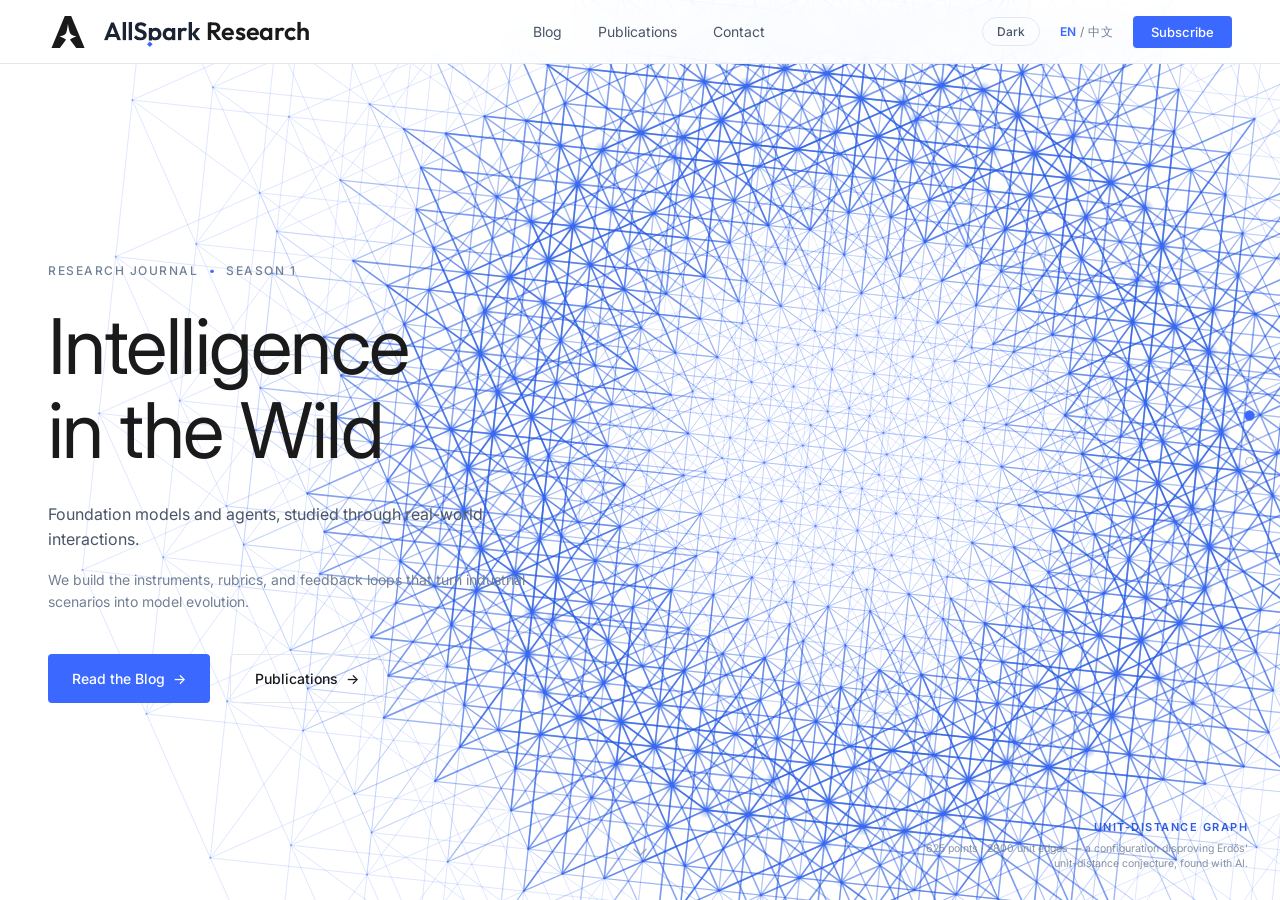
==== index.html @ dab28886 "Initial release of AllSpark Research blog" ====
<!DOCTYPE html>
<html lang="en">
<head>
  <meta charset="UTF-8" />
  <meta name="viewport" content="width=device-width, initial-scale=1.0" />
  <meta http-equiv="Cache-Control" content="no-cache, no-store, must-revalidate" />
  <meta http-equiv="Pragma" content="no-cache" />
  <meta http-equiv="Expires" content="0" />
  <title data-i18n="index.title">AllSpark Research — Intelligence in the Wild</title>
  <link rel="stylesheet" href="style.css?v=1787644916116" />
  <link rel="icon" type="image/svg+xml" href="favicon.svg?v=1787295424726" />
</head>
<body>

<!-- ── Navigation ─────────────────────────────────────── -->
<nav class="nav">
  <a class="nav-logo" href="index.html">
    <span class="brand-logo nav-logo-svg"></span>
    <span class="brand-wordmark"></span>
    <span class="brand-suffix">Research</span>
  </a>
  <ul class="nav-links">
    <li><a href="field-notes.html" data-i18n="nav.blog">Blog</a></li>
    <li><a href="publications.html" data-i18n="nav.publications">Publications</a></li>
    <li><a href="about.html#contact" data-i18n="nav.contact">Contact</a></li>
  </ul>
  <div class="nav-actions">
    <button class="theme-toggle" id="theme-toggle">Light</button>
    <div class="nav-lang" id="lang-toggle"><span class="en active">EN</span> / <span class="zh">中文</span></div>
    <button class="btn-primary" style="padding: 8px 18px; font-size: 13px;" data-i18n="nav.subscribe">Subscribe</button>
  </div>
</nav>

<!-- ── Hero Section ───────────────────────────────────── -->
<div class="snap-container" id="snap-container">

<section class="hero snap-section">
  <div class="hero-bg">
    <canvas id="constellation-canvas" data-constellation-viz></canvas>
    <canvas id="startrail-canvas" style="position:absolute;inset:0;width:100%;height:100%;display:none;"></canvas>
    <div class="udg-caption">
      <span class="udg-caption-title" id="udg-title" data-i18n="index.udg.title">Unit-Distance Graph</span>
      <span class="udg-caption-note" id="udg-note" data-i18n="index.udg.note">625 points · 2800 unit edges — a configuration disproving Erdős' unit-distance conjecture, found with AI.</span>
    </div>
  </div>
  <div class="hero-content">
    <div class="hero-eyebrow">
      <span data-i18n="index.hero.eyebrow.research">RESEARCH JOURNAL</span> <span class="divider"></span> <span data-i18n="index.hero.eyebrow.season">SEASON 1</span>
    </div>
    <h1 class="hero-title" data-i18n="index.hero.title">Intelligence<br>in the Wild</h1>
    <div class="hero-right">
      <p class="hero-subtitle" data-i18n="index.hero.subtitle">Foundation models and agents, studied through real-world interactions.</p>
      <p class="hero-desc" data-i18n="index.hero.desc">
        We build the instruments, rubrics, and feedback loops that turn industrial scenarios into model evolution.
      </p>
      <div class="hero-actions">
        <a href="field-notes.html" class="btn-primary"><span data-i18n="index.hero.btn.blog">Read the Blog</span> <span>→</span></a>
        <a href="publications.html" class="btn-secondary"><span data-i18n="index.hero.btn.pubs">Publications</span> <span>→</span></a>
      </div>
    </div>
  </div>
  <div class="snap-scroll-hint" aria-hidden="true">
    <svg width="26" height="26" viewBox="0 0 24 24" fill="none" stroke="currentColor" stroke-width="1.6"><path d="M6 9l6 6 6-6"/></svg>
  </div>
</section>

<!-- ── Research Fields ─────────────────────────────────── -->
<section class="section snap-section snap-section--pad">
  <div class="section-header">
    <div>
      <div class="section-label" data-i18n="index.fields.label">Research Fields</div>
      <h2 class="section-title" data-i18n="index.fields.title">Three Areas of Inquiry</h2>
      <p class="section-subtitle" data-i18n="index.fields.subtitle">AllSpark studies foundation models and agents in real-world interaction systems.</p>
    </div>
    <a href="research.html" class="view-all" data-i18n="index.fields.approach">Our Approach →</a>
  </div>

  <div class="fields-grid">

    <div class="field-card">
      <div class="field-icon" data-facet-icon="foundation">
        <svg viewBox="0 0 56 56" fill="none" stroke="var(--accent)" stroke-width="1">
          <path d="M28 6L50 18V38L28 50L6 38V18L28 6Z" opacity="0.4"/>
          <path d="M28 6V50M6 18L50 38M50 18L6 38" opacity="0.2"/>
          <circle cx="28" cy="28" r="6" fill="var(--accent)" opacity="0.3"/>
        </svg>
      </div>
      <div class="field-name" data-i18n="index.field.foundation.name">Foundation Models</div>
      <div class="field-desc" data-i18n="index.field.foundation.desc">Advance base models that learn, reason, and generalize across modalities and environments.</div>
      <div class="field-meta">
        <div class="field-tags">
          <span class="tag" data-i18n="index.field.foundation.tag1">Pretraining</span>
          <span class="tag" data-i18n="index.field.foundation.tag2">Scaling</span>
          <span class="tag" data-i18n="index.field.foundation.tag3">Capabilities</span>
        </div>
        <a href="research.html" class="field-link" data-i18n="index.field.foundation.link">8 essays →</a>
      </div>
    </div>

    <div class="field-card">
      <div class="field-icon" data-facet-icon="agentic">
        <svg viewBox="0 0 56 56" fill="none" stroke="var(--accent)" stroke-width="1">
          <circle cx="28" cy="28" r="16" opacity="0.3"/>
          <circle cx="28" cy="28" r="8" opacity="0.2"/>
          <path d="M28 12V8M28 48V44M12 28H8M48 28H44" stroke-width="1.5"/>
          <circle cx="28" cy="12" r="3" fill="var(--accent)" opacity="0.4"/>
          <circle cx="28" cy="44" r="3" fill="var(--accent)" opacity="0.4"/>
        </svg>
      </div>
      <div class="field-name" data-i18n="index.field.agentic.name">Agentic Systems</div>
      <div class="field-desc" data-i18n="index.field.agentic.desc">Build agents that perceive, plan, act, and learn in complex, real-world interaction loops.</div>
      <div class="field-meta">
        <div class="field-tags">
          <span class="tag" data-i18n="index.field.agentic.tag1">Planning</span>
          <span class="tag" data-i18n="index.field.agentic.tag2">Tool Use</span>
          <span class="tag" data-i18n="index.field.agentic.tag3">Memory</span>
        </div>
        <a href="research.html" class="field-link" data-i18n="index.field.agentic.link">7 essays →</a>
      </div>
    </div>

    <div class="field-card">
      <div class="field-icon" data-facet-icon="evaluation">
        <svg viewBox="0 0 56 56" fill="none" stroke="var(--accent)" stroke-width="1">
          <rect x="8" y="8" width="40" height="40" rx="4" opacity="0.3"/>
          <path d="M16 28L22 34L40 16" stroke-width="2" opacity="0.6"/>
          <circle cx="28" cy="28" r="3" fill="var(--accent)" opacity="0.4"/>
        </svg>
      </div>
      <div class="field-name" data-i18n="index.field.evaluation.name">Evaluation & Harness</div>
      <div class="field-desc" data-i18n="index.field.evaluation.desc">Design rigorous evaluations and reusable harnesses to measure capability and behavior.</div>
      <div class="field-meta">
        <div class="field-tags">
          <span class="tag" data-i18n="index.field.evaluation.tag1">Benchmarks</span>
          <span class="tag" data-i18n="index.field.evaluation.tag2">Datasets</span>
          <span class="tag" data-i18n="index.field.evaluation.tag3">Harnesses</span>
        </div>
        <a href="research.html" class="field-link" data-i18n="index.field.evaluation.link">10 essays →</a>
      </div>
    </div>

  </div>
</section>

<!-- ── Latest from the Blog ────────────────────────────── -->
<section class="section snap-section snap-section--pad" style="padding-top: 0;">
  <div class="section-header">
    <div>
      <div class="section-label" data-i18n="index.latest.label">Latest from the Blog</div>
      <h2 class="section-title" data-i18n="index.latest.title">Recent Writing</h2>
    </div>
    <a href="field-notes.html" class="view-all" data-i18n="index.latest.all">All essays →</a>
  </div>

  <div class="blog-grid">

    <a href="article.html" class="blog-card">
      <div class="blog-card-image">
        <svg data-constellation-viz style="width:100%;height:100%;opacity:0.4;"></svg>
      </div>
      <div class="blog-card-content">
        <div class="blog-card-meta">
          <span class="blog-card-type" data-i18n="index.card1.type">Manifesto</span>
          <span class="blog-card-date">Jun 12, 2026</span>
        </div>
        <div class="blog-card-title" data-i18n="index.card1.title">Intelligence in the Wild</div>
        <div class="blog-card-excerpt" data-i18n="index.card1.excerpt">How AllSpark studies foundation models and agents through real-world interactions, building instruments that turn scenarios into model evolution.</div>
        <div class="blog-card-footer">
          <span class="read-more" data-i18n="index.readmore">Read more →</span>
        </div>
      </div>
    </a>

    <a href="article.html" class="blog-card">
      <div class="blog-card-image">
        <svg data-constellation-viz style="width:100%;height:100%;opacity:0.4;"></svg>
      </div>
      <div class="blog-card-content">
        <div class="blog-card-meta">
          <span class="blog-card-type" data-i18n="index.card2.type">Foundation Essay</span>
          <span class="blog-card-date">May 28, 2026</span>
        </div>
        <div class="blog-card-title" data-i18n="index.card2.title">Evaluation as Infrastructure</div>
        <div class="blog-card-excerpt" data-i18n="index.card2.excerpt">Evaluation is not a post-hoc check — it is the scientific instrument that defines what progress means. We describe our approach to building evaluation infrastructure.</div>
        <div class="blog-card-footer">
          <span class="read-more" data-i18n="index.readmore">Read more →</span>
        </div>
      </div>
    </a>

    <a href="article.html" class="blog-card">
      <div class="blog-card-image">
        <svg data-constellation-viz style="width:100%;height:100%;opacity:0.4;"></svg>
      </div>
      <div class="blog-card-content">
        <div class="blog-card-meta">
          <span class="blog-card-type" data-i18n="index.card3.type">Research Article</span>
          <span class="blog-card-date">May 15, 2026</span>
        </div>
        <div class="blog-card-title" data-i18n="index.card3.title">From Foundation Models to Agentic Systems</div>
        <div class="blog-card-excerpt" data-i18n="index.card3.excerpt">Agents are not complex workflows. They are models operating in perception–action–reflection loops, shaped by real feedback from real environments.</div>
        <div class="blog-card-footer">
          <span class="read-more" data-i18n="index.readmore">Read more →</span>
        </div>
      </div>
    </a>

  </div>

</section>

<!-- ── Subscribe + Footer (screen 4) ────────────── -->
<div class="snap-section snap-section--end">

  <!-- ── Subscribe ──────────────────────────────────────── -->
  <div class="subscribe-section">
    <div class="subscribe-content">
      <div class="subscribe-icon">
        <span class="brand-logo"></span>
      </div>
      <div>
        <div class="subscribe-title" data-i18n="index.subscribe.title">Get the latest research updates</div>
        <div class="subscribe-desc" data-i18n="index.subscribe.desc">We publish when we have something worth saying. No spam, no schedule.</div>
      </div>
    </div>
    <div class="subscribe-form">
      <input type="email" class="subscribe-input" data-i18n-attr="placeholder:index.subscribe.placeholder" placeholder="your@email.com">
      <button class="subscribe-btn" data-i18n="index.subscribe.btn">Subscribe</button>
    </div>
  </div>

<!-- ── Footer ──────────────────────────────────────────── -->
<footer class="footer">
  <div class="footer-grid">
    <div>
      <div class="footer-brand">
        <span class="brand-logo footer-logo-svg"></span>
        <span class="brand-wordmark"></span>
        <span class="brand-suffix">Research</span>
      </div>
      <p class="footer-about" data-i18n="footer.about">
        Xiaohongshu's foundation model research team. Building the instruments, rubrics, and feedback loops that turn real-world interactions into model evolution.
      </p>
      <div class="footer-social">
        <a href="#" aria-label="GitHub">
          <svg width="16" height="16" viewBox="0 0 24 24" fill="none" stroke="currentColor" stroke-width="2"><path d="M9 19c-5 1.5-5-2.5-7-3m14 6v-3.87a3.37 3.37 0 0 0-.94-2.61c3.14-.35 6.44-1.54 6.44-7A5.44 5.44 0 0 0 20 4.77 5.07 5.07 0 0 0 19.91 1S18.73.65 16 2.48a13.38 13.38 0 0 0-7 0C6.27.65 5.09 1 5.09 1A5.07 5.07 0 0 0 5 4.77a5.44 5.44 0 0 0-1.5 3.78c0 5.42 3.3 6.61 6.44 7A3.37 3.37 0 0 0 9 18.13V22"/></svg>
        </a>
        <a href="#" aria-label="Twitter">
          <svg width="16" height="16" viewBox="0 0 24 24" fill="none" stroke="currentColor" stroke-width="2"><path d="M23 3a10.9 10.9 0 0 1-3.14 1.53 4.48 4.48 0 0 0-7.86 3v1A10.66 10.66 0 0 1 3 4s-4 9 5 13a11.64 11.64 0 0 1-7 2c9 5 20 0 20-11.5a4.5 4.5 0 0 0-.08-.83A7.72 7.72 0 0 0 23 3z"/></svg>
        </a>
        <a href="#" aria-label="LinkedIn">
          <svg width="16" height="16" viewBox="0 0 24 24" fill="none" stroke="currentColor" stroke-width="2"><path d="M16 8a6 6 0 0 1 6 6v7h-4v-7a2 2 0 0 0-2-2 2 2 0 0 0-2 2v7h-4v-7a6 6 0 0 1 6-6z"/><rect x="2" y="9" width="4" height="12"/><circle cx="4" cy="4" r="2"/></svg>
        </a>
      </div>
    </div>
    <div>
      <div class="footer-col-title" data-i18n="footer.links">Links</div>
      <ul class="footer-links">
        <li><a href="field-notes.html" data-i18n="footer.blog">Blog</a></li>
        <li><a href="publications.html" data-i18n="footer.publications">Publications</a></li>
        <li><a href="mailto:allspark-research@xiaohongshu.com" data-i18n="footer.contact">Contact</a></li>
      </ul>
    </div>
  </div>
  <div class="footer-bottom">
    <span data-i18n="footer.copyright">© 2026 AllSpark Research · Xiaohongshu Foundation Model Team</span>
    <div class="footer-bottom-links">
      <a href="#" data-i18n="footer.privacy">Privacy</a>
      <a href="#" data-i18n="footer.terms">Terms</a>
      <a href="#" data-i18n="footer.sitemap">Sitemap</a>
    </div>
  </div>
</footer>

</div><!-- /.snap-section--end -->

</div><!-- /.snap-container -->

<!-- ── Snap dot navigation ── -->
<div class="snap-dots" id="snap-dots" aria-label="Section navigation">
  <button class="snap-dot active" data-index="0" aria-label="Intelligence in the Wild"></button>
  <button class="snap-dot" data-index="1" aria-label="Research Fields"></button>
  <button class="snap-dot" data-index="2" aria-label="Recent Writing"></button>
  <button class="snap-dot" data-index="3" aria-label="Subscribe"></button>
</div>

<script src="constellation-viz.js"></script>
<script src="star-trail.js?v=1786331869"></script>
<script src="i18n.js?v=1792631698000"></script>
<script src="main.js?v=1787295424726"></script>
<script src="logos.js?v=1787644916116"></script>
<script src="snap.js?v=1786329086"></script>
</body>
</html>
---- style.css ----
/* =============================================
   AllSpark Research — New Design System
   Theme: Dark (Primary) / Light (Secondary)
   ============================================= */

@import url('https://fonts.googleapis.com/css2?family=Inter:wght@300;400;500;600;700&display=swap');
@import url('https://fonts.googleapis.com/css2?family=Outfit:wght@400;500;600;700&display=swap');

/* ─── Theme Variables ─────────────────────────── */
:root {
  /* Dark Theme (Default) */
  --bg-primary: #0B0F14;
  --bg-secondary: #0F1124;
  --bg-card: #1A2233;
  --bg-card-hover: #243044;
  --border-color: #2A3547;
  --text-primary: #FFFFFF;
  --text-secondary: #D3E7E8;
  --text-muted: #8B9BAF;
  --accent: #3B68FF;
  --accent-light: #4EC8FF;
  --accent-glow: rgba(59, 104, 255, 0.3);
  --node-color: #4EC8FF;
  --line-color: rgba(78, 200, 255, 0.3);
  --serif: Georgia, serif;
  --sans: 'Inter', system-ui, -apple-system, sans-serif;
  --mono: 'JetBrains Mono', 'Fira Code', monospace;
  --nav-h: 64px;
  --content-w: 760px;
  --wide-w: 1040px;
  --page-w: 1280px;
}

:root.light {
  --bg-primary: #FFFFFF;
  --bg-secondary: #F5F7FA;
  --bg-card: #FFFFFF;
  --bg-card-hover: #F0F4F8;
  --border-color: #E2E8F0;
  --text-primary: #1A1A1A;
  --text-secondary: #4A5568;
  --text-muted: #718096;
  --accent: #3B68FF;
  --accent-light: #2B5AE0;
  --accent-glow: rgba(59, 104, 255, 0.15);
  --node-color: #3B68FF;
  --line-color: rgba(59, 104, 255, 0.2);
}

/* ─── Reset & Base ─────────────────────────────── */
*, *::before, *::after { box-sizing: border-box; margin: 0; padding: 0; }

html { scroll-behavior: smooth; font-size: 16px; }

body {
  font-family: var(--sans);
  background: var(--bg-primary);
  color: var(--text-primary);
  line-height: 1.65;
  -webkit-font-smoothing: antialiased;
  transition: background 0.3s, color 0.3s;
}

a { color: inherit; text-decoration: none; transition: color 0.2s; }
a:hover { color: var(--accent); }

img { max-width: 100%; display: block; }

button { cursor: pointer; font-family: inherit; }

/* ─── Navigation ───────────────────────────────── */
.nav {
  position: fixed;
  top: 0; left: 0; right: 0;
  height: var(--nav-h);
  background: rgba(11, 15, 20, 0.85);
  backdrop-filter: blur(12px);
  border-bottom: 1px solid var(--border-color);
  z-index: 100;
  display: flex;
  align-items: center;
  justify-content: space-between;
  padding: 0 48px;
  transition: background 0.3s;
}

:root.light .nav {
  background: rgba(255, 255, 255, 0.9);
}

.nav-logo {
  display: flex;
  align-items: center;
  gap: 0;
  font-weight: 600;
  font-size: 18px;
  letter-spacing: 0.3px;
  color: var(--text-primary);
}
.nav-logo:hover { color: var(--text-primary); }

.nav-logo svg {
  width: 28px;
  height: 28px;
}

.nav-links {
  display: flex;
  gap: 36px;
  list-style: none;
}

.nav-links a {
  font-size: 14px;
  font-weight: 400;
  color: var(--text-secondary);
  transition: color 0.2s;
}
.nav-links a:hover,
.nav-links a.active { color: var(--text-primary); }

.nav-actions {
  display: flex;
  align-items: center;
  gap: 20px;
}

.theme-toggle {
  background: transparent;
  border: 1px solid var(--border-color);
  color: var(--text-secondary);
  padding: 6px 14px;
  border-radius: 20px;
  font-size: 12px;
  font-weight: 500;
  cursor: pointer;
  transition: all 0.2s;
}
.theme-toggle:hover {
  border-color: var(--accent);
  color: var(--accent);
}

.nav-lang {
  font-size: 12px;
  color: var(--text-muted);
  letter-spacing: 0.5px;
  cursor: pointer;
  user-select: none;
}
.nav-lang span { color: var(--text-muted); transition: color 0.2s; }
.nav-lang span.active { color: var(--accent); font-weight: 600; }

/* ─── Hero Section ─────────────────────────────── */
.hero {
  min-height: 100vh;
  padding-top: var(--nav-h);
  display: flex;
  align-items: center;
  position: relative;
  overflow: hidden;
}

.hero-bg {
  position: absolute;
  inset: 0;
  z-index: 0;
}

#constellation-canvas {
  width: 100%;
  height: 100%;
}

/* Hero background animation toggle */
.anim-controls {
  position: absolute;
  left: 32px;
  bottom: 28px;
  z-index: 3;
  display: flex;
  gap: 10px;
}
.anim-toggle {
  z-index: 3;
  display: inline-flex;
  align-items: center;
  gap: 8px;
  padding: 7px 14px;
  background: rgba(20, 28, 42, 0.55);
  border: 1px solid var(--border-color);
  border-radius: 20px;
  color: var(--text-secondary);
  font-size: 12px;
  font-weight: 500;
  cursor: pointer;
  backdrop-filter: blur(6px);
  transition: all 0.2s;
}
.anim-toggle:hover { border-color: var(--accent); color: var(--text-primary); }
.anim-dot {
  width: 7px; height: 7px;
  border-radius: 50%;
  background: var(--accent);
  box-shadow: 0 0 6px var(--accent);
  transition: all 0.2s;
}
.anim-toggle[aria-pressed="false"] .anim-dot {
  background: var(--text-muted);
  box-shadow: none;
}
:root.light .anim-toggle { background: rgba(255,255,255,0.7); }
@media (max-width: 768px) { .anim-controls { left: 20px; bottom: 20px; flex-wrap: wrap; } }

/* Unit-distance graph caption */
.udg-caption {
  position: absolute;
  right: 32px;
  bottom: 28px;
  z-index: 3;
  max-width: 340px;
  text-align: right;
  display: flex;
  flex-direction: column;
  gap: 4px;
  pointer-events: none;
}
.udg-caption-title {
  font-size: 11px;
  font-weight: 600;
  letter-spacing: 1.5px;
  text-transform: uppercase;
  color: var(--accent-light);
}
.udg-caption-formula {
  font-family: var(--mono);
  font-size: 11px;
  color: var(--text-secondary);
  opacity: 0.75;
}
.udg-caption-formula sup { font-size: 8px; }
.udg-caption-note {
  font-size: 10.5px;
  line-height: 1.5;
  color: var(--text-muted);
  opacity: 0.85;
}
@media (max-width: 900px) {
  .udg-caption { display: none; }
}

.hero-content {
  position: relative;
  z-index: 2;
  max-width: var(--page-w);
  margin: 0 auto;
  padding: 80px 48px;
  width: 100%;
}

/* Animation OFF: blank background — centered, single-line title, balanced */
.hero.hero-centered .hero-content {
  display: flex;
  flex-direction: column;
  align-items: center;
  text-align: center;
}
.hero.hero-centered .hero-eyebrow { justify-content: center; }
/* Collapse the two-line title into one centered line */
.hero.hero-centered .hero-title br { display: none; }
.hero.hero-centered .hero-title {
  font-size: clamp(44px, 5vw, 72px);
  white-space: nowrap;
}
.hero.hero-centered .hero-subtitle,
.hero.hero-centered .hero-desc { max-width: 640px; margin-left: auto; margin-right: auto; }
.hero.hero-centered .hero-actions { justify-content: center; }

.hero-grid {
  display: grid;
  grid-template-columns: 1fr 1fr;
  gap: 80px;
  align-items: center;
}

.hero-eyebrow {
  font-size: 12px;
  font-weight: 500;
  letter-spacing: 1.5px;
  text-transform: uppercase;
  color: var(--text-muted);
  margin-bottom: 24px;
  display: flex;
  align-items: center;
  gap: 12px;
}

.hero-eyebrow .divider {
  width: 4px;
  height: 4px;
  background: var(--accent);
  border-radius: 50%;
}

.hero-title {
  font-size: clamp(48px, 6vw, 80px);
  font-weight: 400;
  line-height: 1.1;
  letter-spacing: -0.02em;
  margin-bottom: 28px;
  font-family: var(--sans);
}

.hero-subtitle {
  font-size: 16px;
  color: var(--text-secondary);
  line-height: 1.6;
  margin-bottom: 16px;
  max-width: 480px;
}

.hero-desc {
  font-size: 14px;
  color: var(--text-muted);
  line-height: 1.6;
  margin-bottom: 40px;
  max-width: 480px;
}

.hero-actions {
  display: flex;
  gap: 20px;
  flex-wrap: wrap;
}

.btn-primary {
  display: inline-flex;
  align-items: center;
  gap: 8px;
  background: var(--accent);
  color: #fff;
  font-size: 14px;
  font-weight: 500;
  padding: 12px 24px;
  border-radius: 4px;
  border: none;
  cursor: pointer;
  transition: all 0.2s;
  text-decoration: none;
}
.btn-primary:hover {
  background: var(--accent-light);
  color: #fff;
  transform: translateY(-1px);
  box-shadow: 0 4px 12px var(--accent-glow);
}

.btn-secondary {
  display: inline-flex;
  align-items: center;
  gap: 8px;
  background: transparent;
  color: var(--text-primary);
  font-size: 14px;
  font-weight: 500;
  padding: 12px 24px;
  border-radius: 4px;
  border: 1px solid var(--border-color);
  cursor: pointer;
  transition: all 0.2s;
  text-decoration: none;
}
.btn-secondary:hover {
  border-color: var(--accent);
  color: var(--accent);
}

.hero-features {
  display: flex;
  gap: 48px;
  margin-top: 64px;
  padding-top: 40px;
  border-top: 1px solid var(--border-color);
}

.feature-item {
  display: flex;
  gap: 16px;
  align-items: flex-start;
}

.feature-icon {
  width: 48px;
  height: 48px;
  flex-shrink: 0;
  display: flex;
  align-items: center;
  justify-content: center;
}

.feature-icon svg {
  width: 32px;
  height: 32px;
}

.feature-text {
  font-size: 13px;
  color: var(--text-secondary);
  line-height: 1.5;
}

.feature-label {
  font-weight: 600;
  color: var(--text-primary);
  display: block;
  margin-bottom: 4px;
  font-size: 12px;
  text-transform: uppercase;
  letter-spacing: 0.5px;
}

/* ─── Section Layout ───────────────────────────── */
.section {
  max-width: var(--page-w);
  margin: 0 auto;
  padding: 100px 48px;
}

.section-header {
  display: flex;
  justify-content: space-between;
  align-items: flex-end;
  margin-bottom: 56px;
  gap: 40px;
}

.section-label {
  font-size: 11px;
  font-weight: 600;
  letter-spacing: 1.5px;
  text-transform: uppercase;
  color: var(--text-muted);
  margin-bottom: 12px;
}

.section-title {
  font-size: clamp(32px, 3.5vw, 48px);
  font-weight: 400;
  letter-spacing: -0.02em;
  line-height: 1.1;
  margin-bottom: 16px;
}

.section-subtitle {
  font-size: 15px;
  color: var(--text-secondary);
  max-width: 520px;
  line-height: 1.6;
}

.view-all {
  color: var(--accent);
  font-size: 14px;
  font-weight: 500;
  display: inline-flex;
  align-items: center;
  gap: 6px;
  transition: gap 0.2s;
}
.view-all:hover { gap: 10px; }

/* ─── Research Fields Grid ────────────────────── */
.fields-grid {
  display: grid;
  grid-template-columns: repeat(3, 1fr);
  gap: 20px;
}

.field-card {
  background: var(--bg-card);
  border: 1px solid var(--border-color);
  padding: 32px;
  border-radius: 8px;
  transition: all 0.3s;
  cursor: pointer;
  position: relative;
  overflow: hidden;
}

.field-card::before {
  content: '';
  position: absolute;
  top: 0;
  left: 0;
  right: 0;
  height: 2px;
  background: linear-gradient(90deg, var(--accent), var(--accent-light));
  opacity: 0;
  transition: opacity 0.3s;
}

.field-card:hover {
  border-color: var(--accent);
  transform: translateY(-2px);
  box-shadow: 0 8px 24px rgba(0,0,0,0.3);
}

.field-card:hover::before {
  opacity: 1;
}

.field-icon {
  width: 64px;
  height: 64px;
  margin-bottom: 24px;
  display: flex;
  align-items: center;
  justify-content: center;
}

.field-icon svg {
  width: 56px;
  height: 56px;
}

.field-name {
  font-size: 18px;
  font-weight: 600;
  margin-bottom: 12px;
  color: var(--text-primary);
}

.field-desc {
  font-size: 14px;
  color: var(--text-secondary);
  line-height: 1.6;
  margin-bottom: 24px;
}

.field-meta {
  display: flex;
  justify-content: space-between;
  align-items: center;
  padding-top: 16px;
  border-top: 1px solid var(--border-color);
}

.field-tags {
  display: flex;
  gap: 8px;
  flex-wrap: wrap;
}

.tag {
  font-size: 11px;
  color: var(--text-muted);
  padding: 4px 10px;
  background: var(--bg-secondary);
  border-radius: 12px;
}

.field-link {
  font-size: 13px;
  color: var(--accent);
  font-weight: 500;
  display: inline-flex;
  align-items: center;
  gap: 4px;
}

/* ─── Blog Cards ───────────────────────────────── */
.blog-grid {
  display: grid;
  grid-template-columns: repeat(3, 1fr);
  gap: 24px;
}

.blog-card {
  background: var(--bg-card);
  border: 1px solid var(--border-color);
  border-radius: 8px;
  overflow: hidden;
  transition: all 0.3s;
  cursor: pointer;
  text-decoration: none;
  color: inherit;
  display: flex;
  flex-direction: column;
}

.blog-card:hover {
  border-color: var(--accent);
  transform: translateY(-2px);
  box-shadow: 0 8px 24px rgba(0,0,0,0.3);
}

.blog-card-image {
  height: 180px;
  background: var(--bg-secondary);
  position: relative;
  overflow: hidden;
  display: flex;
  align-items: center;
  justify-content: center;
}

.blog-card-image svg {
  width: 100%;
  height: 100%;
  opacity: 0.6;
}

.blog-card-content {
  padding: 24px;
  display: flex;
  flex-direction: column;
  flex-grow: 1;
}

.blog-card-meta {
  display: flex;
  justify-content: space-between;
  align-items: center;
  margin-bottom: 12px;
  font-size: 11px;
}

.blog-card-type {
  color: var(--accent);
  font-weight: 600;
  text-transform: uppercase;
  letter-spacing: 1px;
}

.blog-card-date {
  color: var(--text-muted);
}

.blog-card-title {
  font-size: 17px;
  font-weight: 600;
  line-height: 1.4;
  margin-bottom: 12px;
  color: var(--text-primary);
}

.blog-card-excerpt {
  font-size: 13px;
  color: var(--text-secondary);
  line-height: 1.6;
  flex-grow: 1;
}

.blog-card-footer {
  margin-top: 20px;
  padding-top: 16px;
  border-top: 1px solid var(--border-color);
}

.read-more {
  color: var(--accent);
  font-size: 13px;
  font-weight: 500;
  display: inline-flex;
  align-items: center;
  gap: 6px;
  transition: gap 0.2s;
}
.read-more:hover { gap: 10px; }

/* ─── Subscribe Section ────────────────────────── */
.subscribe-section {
  background: var(--bg-secondary);
  border: 1px solid var(--border-color);
  border-radius: 12px;
  padding: 56px;
  display: flex;
  justify-content: space-between;
  align-items: center;
  gap: 48px;
  margin-top: 80px;
}

.subscribe-content {
  display: flex;
  gap: 24px;
  align-items: center;
}

.subscribe-icon {
  width: 56px;
  height: 56px;
  flex-shrink: 0;
}

.subscribe-icon svg {
  width: 100%;
  height: 100%;
}
.subscribe-icon .brand-logo { width: 100%; height: 100%; }
.subscribe-icon .brand-logo svg { width: 100%; height: 100%; display: block; }

.subscribe-title {
  font-size: 20px;
  font-weight: 600;
  margin-bottom: 8px;
}

.subscribe-desc {
  font-size: 14px;
  color: var(--text-secondary);
}

.subscribe-form {
  display: flex;
  gap: 12px;
  flex-shrink: 0;
}

.subscribe-input {
  padding: 12px 20px;
  background: var(--bg-primary);
  border: 1px solid var(--border-color);
  border-radius: 4px;
  color: var(--text-primary);
  font-size: 14px;
  width: 280px;
  outline: none;
  transition: border-color 0.2s;
}

.subscribe-input:focus {
  border-color: var(--accent);
}

.subscribe-input::placeholder {
  color: var(--text-muted);
}

.subscribe-btn {
  padding: 12px 28px;
  background: var(--accent);
  color: #fff;
  border: none;
  border-radius: 4px;
  font-size: 14px;
  font-weight: 500;
  cursor: pointer;
  transition: background 0.2s;
}

.subscribe-btn:hover {
  background: var(--accent-light);
}

/* ─── Footer ───────────────────────────────────── */
.footer {
  background: var(--bg-secondary);
  border-top: 1px solid var(--border-color);
  padding: 64px 48px 32px;
  margin-top: 80px;
}

.footer-grid {
  max-width: var(--page-w);
  margin: 0 auto;
  display: grid;
  grid-template-columns: 2fr 1fr;
  gap: 64px;
  margin-bottom: 48px;
}

.footer-brand {
  display: flex;
  align-items: center;
  gap: 12px;
  font-weight: 600;
  font-size: 15px;
  margin-bottom: 16px;
}

.footer-brand svg {
  width: 28px;
  height: 28px;
}

.footer-about {
  font-size: 13px;
  color: var(--text-secondary);
  line-height: 1.6;
  margin-bottom: 24px;
}

.footer-social {
  display: flex;
  gap: 16px;
}

.footer-social a {
  width: 36px;
  height: 36px;
  display: flex;
  align-items: center;
  justify-content: center;
  border: 1px solid var(--border-color);
  border-radius: 50%;
  transition: all 0.2s;
}

.footer-social a:hover {
  border-color: var(--accent);
  color: var(--accent);
}

.footer-col-title {
  font-size: 12px;
  font-weight: 600;
  text-transform: uppercase;
  letter-spacing: 1px;
  margin-bottom: 20px;
  color: var(--text-primary);
}

.footer-links {
  list-style: none;
  display: flex;
  flex-direction: column;
  gap: 12px;
}

.footer-links a {
  font-size: 13px;
  color: var(--text-secondary);
  transition: color 0.2s;
}

.footer-links a:hover {
  color: var(--accent);
}

.footer-bottom {
  max-width: var(--page-w);
  margin: 0 auto;
  padding-top: 32px;
  border-top: 1px solid var(--border-color);
  display: flex;
  justify-content: space-between;
  align-items: center;
  font-size: 12px;
  color: var(--text-muted);
}

.footer-bottom-links {
  display: flex;
  gap: 24px;
}

.footer-bottom-links a {
  color: var(--text-muted);
  transition: color 0.2s;
}

.footer-bottom-links a:hover {
  color: var(--text-primary);
}

/* ─── Divider ──────────────────────────────────── */
.divider {
  border: none;
  border-top: 1px solid var(--border-color);
  margin: 0;
}

/* ─── Utilities ────────────────────────────────── */
.text-accent { color: var(--accent); }
.text-muted { color: var(--text-muted); }

/* Responsive */
@media (max-width: 1024px) {
  .hero-grid { grid-template-columns: 1fr; }
  .fields-grid { grid-template-columns: repeat(2, 1fr); }
  .blog-grid { grid-template-columns: repeat(2, 1fr); }
  .footer-grid { grid-template-columns: repeat(2, 1fr); }
}

@media (max-width: 768px) {
  .nav { padding: 0 24px; }
  .nav-links { display: none; }
  .hero-content { padding: 60px 24px; }
  .hero-features { flex-direction: column; gap: 24px; }
  .section { padding: 60px 24px; }
  .fields-grid { grid-template-columns: 1fr; }
  .blog-grid { grid-template-columns: 1fr; }
  .subscribe-section { flex-direction: column; padding: 32px; }
  .subscribe-form { flex-direction: column; width: 100%; }
  .subscribe-input { width: 100%; }
  .footer-grid { grid-template-columns: 1fr; }
}

/* ─────────────────────────────────────────────────────────
   Homepage scroll-snap (Apple-style full-screen sections)
   Only active when <body class="snap-mode">
   ───────────────────────────────────────────────────────── */
body.snap-mode { overflow: hidden; }

.snap-mode .snap-container {
  height: 100vh;
  height: 100dvh;
  overflow-y: scroll;
  scroll-snap-type: y mandatory;
  scroll-behavior: smooth;
  scrollbar-width: none;         /* Firefox */
}
.snap-mode .snap-container::-webkit-scrollbar { display: none; } /* WebKit */

.snap-mode .snap-section {
  scroll-snap-align: start;
  scroll-snap-stop: always;
  min-height: 100vh;
  min-height: 100dvh;
  display: flex;
  flex-direction: column;
  justify-content: center;
  position: relative;
}

/* Content sections that are padded (fields / blog) need vertical centering
   without their original 100px top/bottom padding forcing overflow. */
.snap-mode .snap-section--pad {
  padding-top: calc(var(--nav-h) + 32px);
  padding-bottom: 48px;
  justify-content: center;
}

/* Hero already has its own layout; keep it filling the screen */
.snap-mode .hero.snap-section { min-height: 100vh; min-height: 100dvh; }

/* Last screen: subscribe centered + footer pinned to bottom */
.snap-mode .snap-section--end {
  justify-content: space-between;
  padding-top: calc(var(--nav-h) + 48px);
}
.snap-mode .snap-section--end .subscribe-section {
  max-width: var(--page-w);
  margin: auto;
  width: 100%;
  padding: 0 48px;
  box-sizing: border-box;
}
.snap-mode .snap-section--end .footer { margin-top: 0; }

/* ─── Dot navigation (right side) ─── */
.snap-dots {
  position: fixed;
  right: 26px;
  top: 50%;
  transform: translateY(-50%);
  z-index: 60;
  display: flex;
  flex-direction: column;
  gap: 14px;
}
body:not(.snap-mode) .snap-dots { display: none; }
.snap-dot {
  width: 9px;
  height: 9px;
  border-radius: 50%;
  border: 1.5px solid var(--text-muted);
  background: transparent;
  cursor: pointer;
  padding: 0;
  transition: all 0.25s ease;
  opacity: 0.55;
}
.snap-dot:hover { opacity: 1; }
.snap-dot.active {
  background: var(--accent);
  border-color: var(--accent);
  opacity: 1;
  transform: scale(1.15);
}

/* Down-chevron hint on hero */
.snap-scroll-hint {
  position: absolute;
  bottom: 28px;
  left: 50%;
  transform: translateX(-50%);
  z-index: 5;
  color: var(--text-muted);
  opacity: 0.6;
  animation: snapBounce 1.8s infinite;
  pointer-events: none;
}
@keyframes snapBounce {
  0%, 100% { transform: translate(-50%, 0); }
  50% { transform: translate(-50%, 8px); }
}

/* Disable snap on small screens & reduced motion — fall back to normal scroll */
@media (max-width: 768px) {
  body.snap-mode { overflow: auto; }
  .snap-mode .snap-container {
    height: auto;
    overflow-y: visible;
    scroll-snap-type: none;
  }
  .snap-mode .snap-section { min-height: auto; display: block; }
  .snap-mode .snap-section--pad { padding: 80px 24px; }
  .snap-dots, .snap-scroll-hint { display: none; }
}
@media (prefers-reduced-motion: reduce) {
  .snap-mode .snap-container { scroll-snap-type: none; scroll-behavior: auto; }
  .snap-scroll-hint { animation: none; }
}

/* ─── Brand logo system (switchable) ─── */
.brand-logo {
  display: inline-flex;
  align-items: center;
  justify-content: center;
  line-height: 0;
}
.nav-logo .brand-logo svg { width: 40px; height: 40px; display: block; }
.footer-brand .brand-logo svg { width: 32px; height: 32px; display: block; }

/* Logo switch button in nav */
.logo-toggle {
  background: transparent;
  border: 1px solid var(--border-color);
  color: var(--text-secondary);
  padding: 6px 12px;
  border-radius: 20px;
  font-size: 12px;
  font-weight: 500;
  cursor: pointer;
  transition: all 0.2s;
  white-space: nowrap;
}
.logo-toggle:hover {
  border-color: var(--accent);
  color: var(--accent);
}

/* Background color used for the V2 spark's inner cutout dot (matches nav bg) */
:root { --bg-nav: #0B0F14; }
:root.light { --bg-nav: #FFFFFF; }

@media (max-width: 768px) {
  .logo-toggle { display: none; }
}

/* ─── V2 hexagon mark: theme-matched dual artwork ─── */
.as-mark-light { display: none; }
.as-mark-dark { display: block; }
:root.light .as-mark-dark { display: none; }
:root.light .as-mark-light { display: block; }

/* ─── Brand wordmark (vector "AllSpark") + suffix ─── */
.nav-logo { text-indent: 0; }
.brand-wordmark {
  display: inline-flex;
  align-items: center;
  height: 18px;
  margin-left: 16px;    /* icon → AllSpark: a bit more breathing room */
}
.brand-wordmark svg {
  height: 25px;            /* visible glyphs occupy ~73% of viewBox height */
  width: auto;
  display: block;
  transform: translateY(3px);  /* drop glyph baseline to match Research text */
}
.brand-suffix {
  font-family: 'Outfit', var(--sans);
  font-weight: 600;
  font-size: 25px;         /* match AllSpark visual cap-height */
  letter-spacing: -0.01em;
  margin-left: 6px;        /* AllSpark → Research: tight, reads as one phrase */
  margin-right: 8px;       /* keep clear of nav links */
  line-height: 1;
}
.footer-brand { gap: 0; }
.footer-brand .brand-logo { margin-right: 0; }
.footer-brand .brand-wordmark { height: 16px; margin-left: 13px; }
.footer-brand .brand-wordmark svg { height: 22px; }
.footer-brand .brand-suffix { font-size: 22px; margin-left: 7px; }
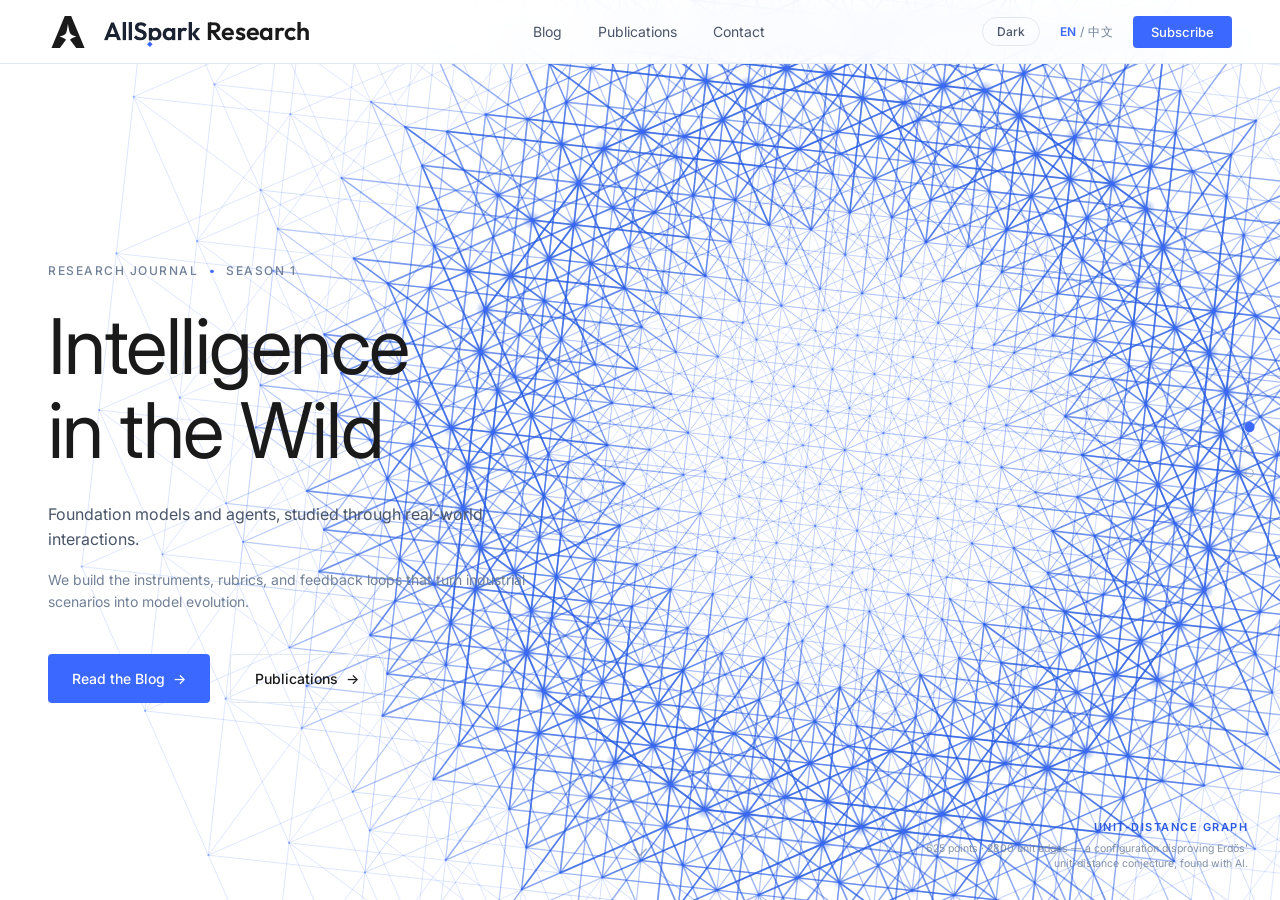
==== commit 4b874f7b: "Contact: team email allspark@xiaohongshu.com; clear essay list; remove article hero animation" ====
--- a/index.html
+++ b/index.html
@@ -142,73 +142,6 @@
   </div>
 </section>
 
-<!-- ── Latest from the Blog ────────────────────────────── -->
-<section class="section snap-section snap-section--pad" style="padding-top: 0;">
-  <div class="section-header">
-    <div>
-      <div class="section-label" data-i18n="index.latest.label">Latest from the Blog</div>
-      <h2 class="section-title" data-i18n="index.latest.title">Recent Writing</h2>
-    </div>
-    <a href="field-notes.html" class="view-all" data-i18n="index.latest.all">All essays →</a>
-  </div>
-
-  <div class="blog-grid">
-
-    <a href="article.html" class="blog-card">
-      <div class="blog-card-image">
-        <svg data-constellation-viz style="width:100%;height:100%;opacity:0.4;"></svg>
-      </div>
-      <div class="blog-card-content">
-        <div class="blog-card-meta">
-          <span class="blog-card-type" data-i18n="index.card1.type">Manifesto</span>
-          <span class="blog-card-date">Jun 12, 2026</span>
-        </div>
-        <div class="blog-card-title" data-i18n="index.card1.title">Intelligence in the Wild</div>
-        <div class="blog-card-excerpt" data-i18n="index.card1.excerpt">How AllSpark studies foundation models and agents through real-world interactions, building instruments that turn scenarios into model evolution.</div>
-        <div class="blog-card-footer">
-          <span class="read-more" data-i18n="index.readmore">Read more →</span>
-        </div>
-      </div>
-    </a>
-
-    <a href="article.html" class="blog-card">
-      <div class="blog-card-image">
-        <svg data-constellation-viz style="width:100%;height:100%;opacity:0.4;"></svg>
-      </div>
-      <div class="blog-card-content">
-        <div class="blog-card-meta">
-          <span class="blog-card-type" data-i18n="index.card2.type">Foundation Essay</span>
-          <span class="blog-card-date">May 28, 2026</span>
-        </div>
-        <div class="blog-card-title" data-i18n="index.card2.title">Evaluation as Infrastructure</div>
-        <div class="blog-card-excerpt" data-i18n="index.card2.excerpt">Evaluation is not a post-hoc check — it is the scientific instrument that defines what progress means. We describe our approach to building evaluation infrastructure.</div>
-        <div class="blog-card-footer">
-          <span class="read-more" data-i18n="index.readmore">Read more →</span>
-        </div>
-      </div>
-    </a>
-
-    <a href="article.html" class="blog-card">
-      <div class="blog-card-image">
-        <svg data-constellation-viz style="width:100%;height:100%;opacity:0.4;"></svg>
-      </div>
-      <div class="blog-card-content">
-        <div class="blog-card-meta">
-          <span class="blog-card-type" data-i18n="index.card3.type">Research Article</span>
-          <span class="blog-card-date">May 15, 2026</span>
-        </div>
-        <div class="blog-card-title" data-i18n="index.card3.title">From Foundation Models to Agentic Systems</div>
-        <div class="blog-card-excerpt" data-i18n="index.card3.excerpt">Agents are not complex workflows. They are models operating in perception–action–reflection loops, shaped by real feedback from real environments.</div>
-        <div class="blog-card-footer">
-          <span class="read-more" data-i18n="index.readmore">Read more →</span>
-        </div>
-      </div>
-    </a>
-
-  </div>
-
-</section>
-
 <!-- ── Subscribe + Footer (screen 4) ────────────── -->
 <div class="snap-section snap-section--end">
 
@@ -258,7 +191,7 @@
       <ul class="footer-links">
         <li><a href="field-notes.html" data-i18n="footer.blog">Blog</a></li>
         <li><a href="publications.html" data-i18n="footer.publications">Publications</a></li>
-        <li><a href="mailto:allspark-research@xiaohongshu.com" data-i18n="footer.contact">Contact</a></li>
+        <li><a href="mailto:allspark@xiaohongshu.com" data-i18n="footer.contact">Contact</a></li>
       </ul>
     </div>
   </div>
@@ -280,8 +213,7 @@
 <div class="snap-dots" id="snap-dots" aria-label="Section navigation">
   <button class="snap-dot active" data-index="0" aria-label="Intelligence in the Wild"></button>
   <button class="snap-dot" data-index="1" aria-label="Research Fields"></button>
-  <button class="snap-dot" data-index="2" aria-label="Recent Writing"></button>
-  <button class="snap-dot" data-index="3" aria-label="Subscribe"></button>
+  <button class="snap-dot" data-index="2" aria-label="Subscribe"></button>
 </div>
 
 <script src="constellation-viz.js"></script>
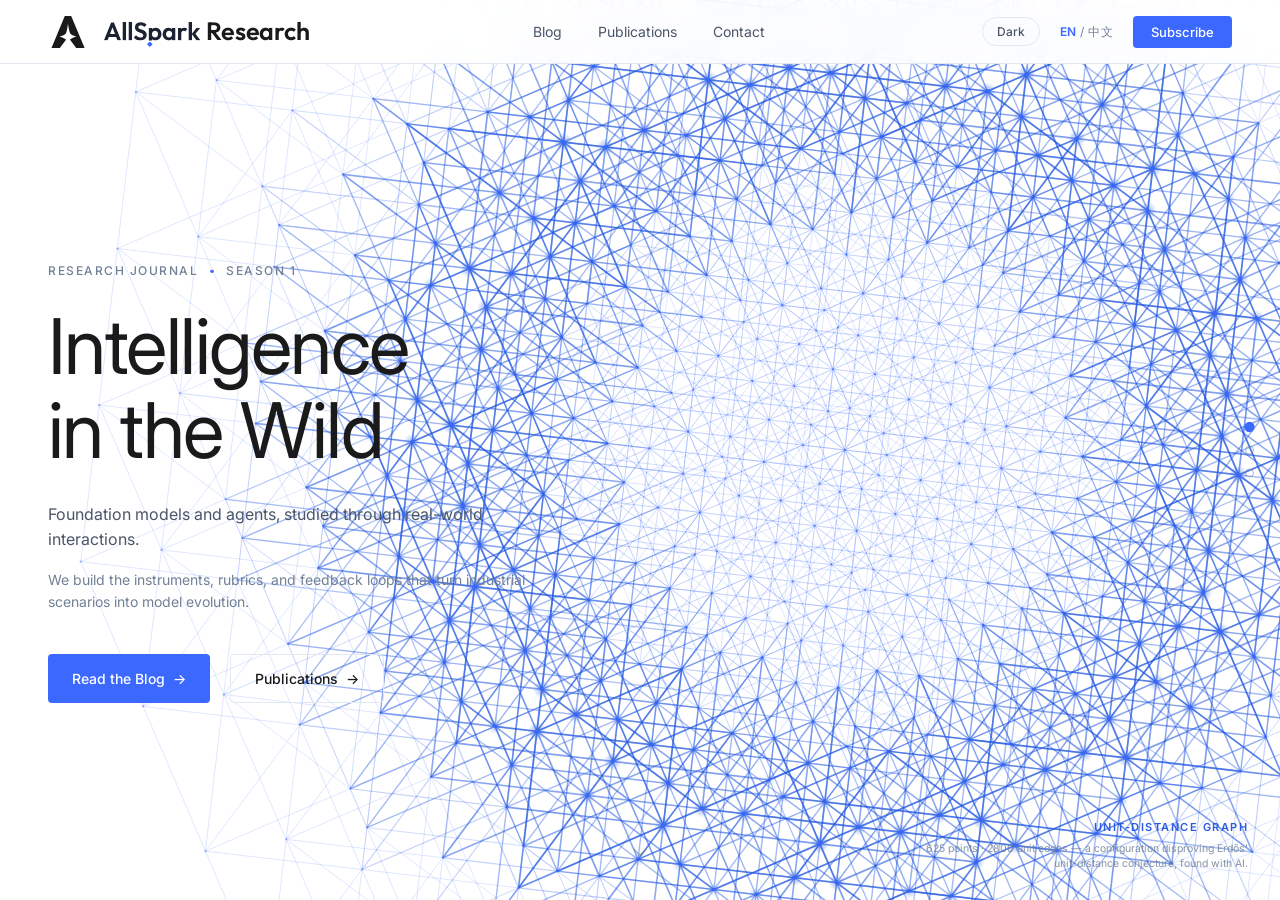
==== commit 7dd26cca: "Align copy with empty essay list: field links, related/featured essays, about stats" ====
--- a/index.html
+++ b/index.html
@@ -93,7 +93,7 @@
           <span class="tag" data-i18n="index.field.foundation.tag2">Scaling</span>
           <span class="tag" data-i18n="index.field.foundation.tag3">Capabilities</span>
         </div>
-        <a href="research.html" class="field-link" data-i18n="index.field.foundation.link">8 essays →</a>
+        <a href="research.html" class="field-link" data-i18n="index.field.foundation.link">Explore →</a>
       </div>
     </div>
 
@@ -115,7 +115,7 @@
           <span class="tag" data-i18n="index.field.agentic.tag2">Tool Use</span>
           <span class="tag" data-i18n="index.field.agentic.tag3">Memory</span>
         </div>
-        <a href="research.html" class="field-link" data-i18n="index.field.agentic.link">7 essays →</a>
+        <a href="research.html" class="field-link" data-i18n="index.field.agentic.link">Explore →</a>
       </div>
     </div>
 
@@ -135,7 +135,7 @@
           <span class="tag" data-i18n="index.field.evaluation.tag2">Datasets</span>
           <span class="tag" data-i18n="index.field.evaluation.tag3">Harnesses</span>
         </div>
-        <a href="research.html" class="field-link" data-i18n="index.field.evaluation.link">10 essays →</a>
+        <a href="research.html" class="field-link" data-i18n="index.field.evaluation.link">Explore →</a>
       </div>
     </div>
 
@@ -218,7 +218,7 @@
 
 <script src="constellation-viz.js"></script>
 <script src="star-trail.js?v=1786331869"></script>
-<script src="i18n.js?v=1792631698000"></script>
+<script src="i18n.js?v=1792634937000"></script>
 <script src="main.js?v=1787295424726"></script>
 <script src="logos.js?v=1787644916116"></script>
 <script src="snap.js?v=1786329086"></script>
